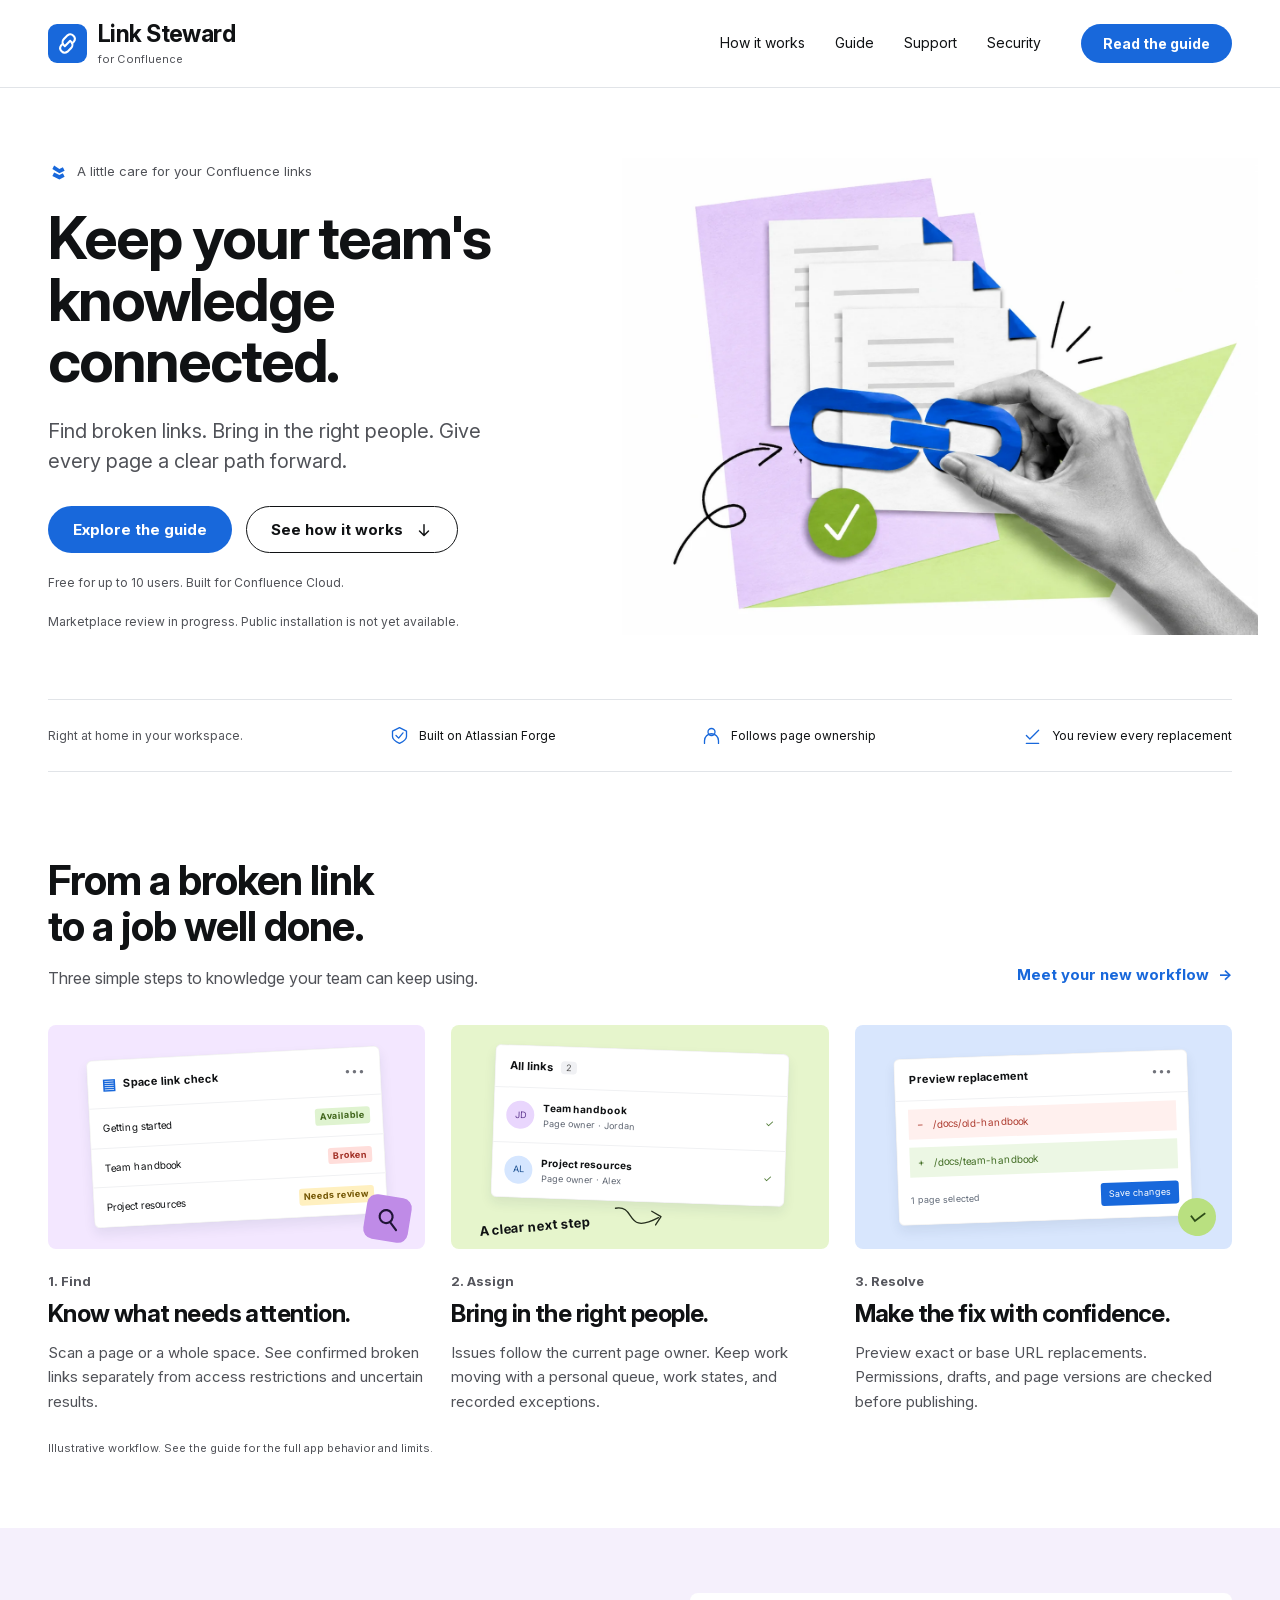
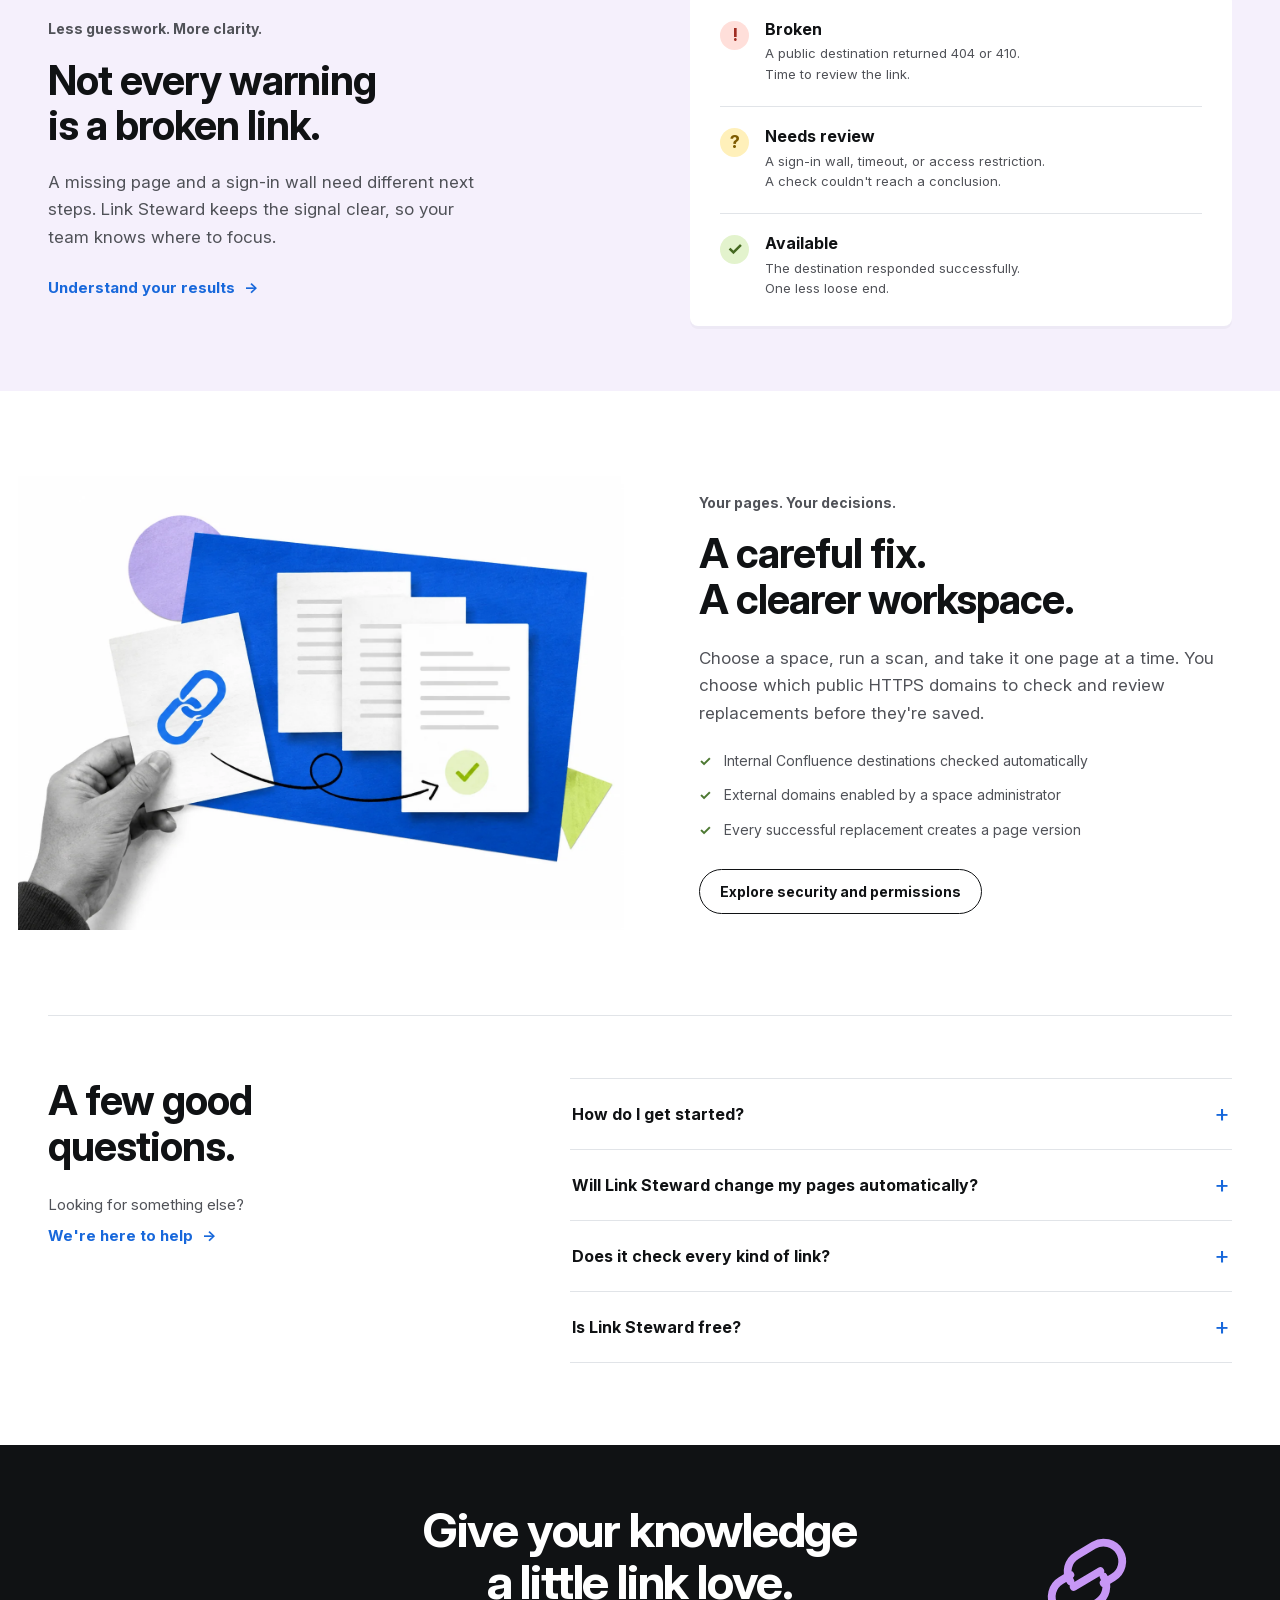
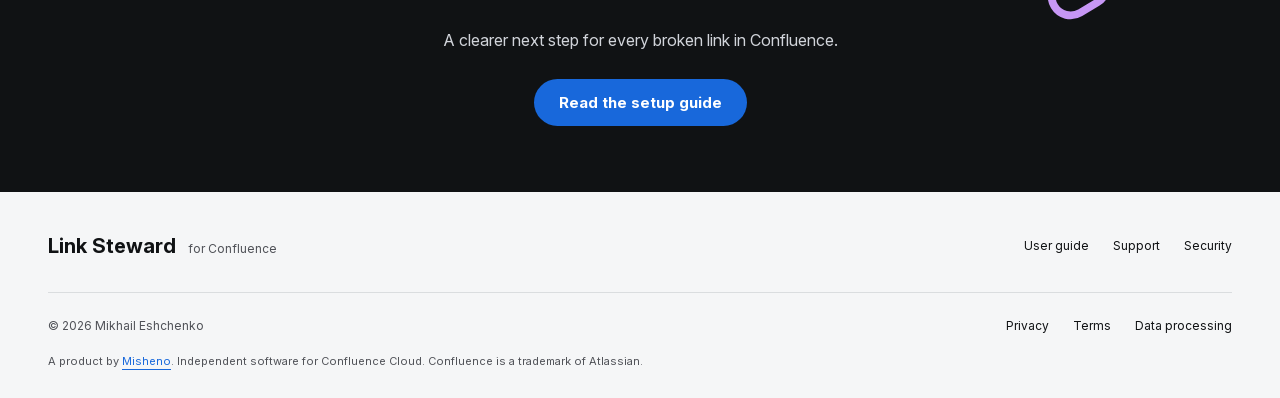
==== public/index.html @ a1daf219 "Restore public Link Steward documentation on GitHub Pages" ====
<!DOCTYPE html>
<html lang="en">
<head>
  <meta charset="utf-8">
  <meta name="viewport" content="width=device-width, initial-scale=1">
  <title>Link Steward for Confluence</title>
  <meta name="description" content="Keep your team's knowledge connected. Find broken links in Confluence, bring issues to page owners, and review replacements before saving.">
  <link rel="icon" type="image/svg+xml" href="favicon.svg">
  <link rel="preload" href="assets/inter-variable.woff2" as="font" type="font/woff2" crossorigin>
  <link rel="stylesheet" href="assets/app.css">

  <link rel="canonical" href="https://misheno.com/link-steward/">
  <meta property="og:type" content="website">
  <meta property="og:site_name" content="Link Steward for Confluence">
  <meta property="og:locale" content="en_US">
  <meta property="og:title" content="Link Steward for Confluence">
  <meta property="og:description" content="Keep your team&#x27;s knowledge connected. Find broken links in Confluence, bring issues to page owners, and review replacements before saving.">
  <meta property="og:url" content="https://misheno.com/link-steward/">
  <meta property="og:image" content="https://misheno.com/link-steward/assets/social-card.png">
  <meta property="og:image:type" content="image/png">
  <meta property="og:image:width" content="1200">
  <meta property="og:image:height" content="630">
  <meta property="og:image:alt" content="Link Steward for Confluence: Keep your team&#x27;s knowledge connected. A hand reconnects blue links across a stack of documents.">
  <meta name="twitter:card" content="summary_large_image">
  <meta name="twitter:title" content="Link Steward for Confluence">
  <meta name="twitter:description" content="Keep your team&#x27;s knowledge connected. Find broken links in Confluence, bring issues to page owners, and review replacements before saving.">
  <meta name="twitter:image" content="https://misheno.com/link-steward/assets/social-card.png">
  <meta name="twitter:image:alt" content="Link Steward for Confluence: Keep your team&#x27;s knowledge connected. A hand reconnects blue links across a stack of documents.">
</head>
<body>
  <a class="skip" href="#content">Skip to content</a>
  <header class="site-header">
    <a class="brand" href="index.html"><svg aria-hidden="true" viewBox="0 0 32 32"><path d="M13 19l6-6m-8 3-2 2a5 5 0 007 7l4-4a5 5 0 000-7m1 2 2-2a5 5 0 00-7-7l-4 4a5 5 0 000 7"/></svg><span>Link Steward<small>for Confluence</small></span></a>
    <nav aria-label="Main"><a class="nav-overview" href="#how-it-works">How it works</a><a href="guide.html">Guide</a><a href="support.html">Support</a><a href="security.html">Security</a></nav>
    <a class="button header-cta" href="guide.html#set-up-a-space">Read the guide</a>
  </header>
  <main id="content" class="landing">
    <section class="hero section-width">
      <div class="hero-copy">
        <p class="product-label"><svg aria-hidden="true" viewBox="0 0 24 24"><path d="m5 9 2-4 6 4 4-2 2 4-6 3zm0 8 2-4 6 3 4-2 2 4-6 3z"/></svg>A little care for your Confluence links</p>
        <h1>Keep your team's<br class="desktop-break"> knowledge<br class="desktop-break"> connected.</h1>
        <p class="intro">Find broken links. Bring in the right people. Give every page a clear path forward.</p>
        <div class="actions"><a class="button" href="guide.html">Explore the guide</a><a class="button button-outline" href="#how-it-works">See how it works <svg aria-hidden="true" viewBox="0 0 20 20"><path d="M10 4v12m-5-5 5 5 5-5"/></svg></a></div>
        <p class="caption">Free for up to 10 users. Built for Confluence Cloud.</p><p class="caption">Marketplace review in progress. Public installation is not yet available.</p>
      </div>
      <div class="hero-art"><img src="assets/link-repair-hero.webp" width="1448" height="1086" fetchpriority="high" alt="A hand reconnects blue chain links across a stack of documents, with a green check marking the repair."></div>
    </section>
    <div class="workspace-strip section-width" aria-label="Product essentials">
      <p>Right at home in your workspace.</p>
      <span><svg aria-hidden="true" viewBox="0 0 24 24"><path d="m12 3 8 4v6c0 4-8 8-8 8s-8-4-8-8V7z"/><path d="m8 12 3 3 5-6"/></svg>Built on Atlassian Forge</span>
      <span><svg aria-hidden="true" viewBox="0 0 24 24"><circle cx="12" cy="8" r="4"/><path d="M4 21v-3a8 8 0 0 1 16 0v3"/></svg>Follows page ownership</span>
      <span><svg aria-hidden="true" viewBox="0 0 24 24"><path d="m5 12 4 4L19 6M5 21h14"/></svg>You review every replacement</span>
    </div>
    <section id="how-it-works" class="workflow-section section-width">
      <div class="section-heading"><div><h2>From a broken link<br>to a job well done.</h2><p>Three simple steps to knowledge your team can keep using.</p></div><a class="text-link" href="guide.html">Meet your new workflow <span aria-hidden="true">→</span></a></div>
      <ol class="workflow">
        <li>
          <div class="step-art scan-art" aria-hidden="true"><div class="mini-window"><div class="mini-window-title"><span class="mini-document">▤</span>Space link check <span class="tiny-dots">•••</span></div><div class="mini-row"><span>Getting started</span><span class="status status-green">Available</span></div><div class="mini-row"><span>Team handbook</span><span class="status status-red">Broken</span></div><div class="mini-row"><span>Project resources</span><span class="status status-yellow">Needs review</span></div></div><span class="scan-sticker"><svg viewBox="0 0 24 24"><circle cx="10" cy="10" r="6"/><path d="m15 15 6 6"/></svg></span></div>
          <p class="step-label">1. Find</p><h3>Know what needs attention.</h3><p>Scan a page or a whole space. See confirmed broken links separately from access restrictions and uncertain results.</p>
        </li>
        <li>
          <div class="step-art owner-art" aria-hidden="true"><div class="owner-window"><div class="mini-window-title">All links <span class="queue-count">2</span></div><div class="owner-task"><span class="avatar avatar-purple">JD</span><div><b>Team handbook</b><span>Page owner · Jordan</span></div><span class="task-check">✓</span></div><div class="owner-task"><span class="avatar avatar-blue">AL</span><div><b>Project resources</b><span>Page owner · Alex</span></div><span class="task-check">✓</span></div></div><span class="owner-sticker">A clear next step <svg viewBox="0 0 64 32"><path d="M2 5c25-2 7 32 48 15m-7-8 10 7-7 9"/></svg></span></div>
          <p class="step-label">2. Assign</p><h3>Bring in the right people.</h3><p>Issues follow the current page owner. Keep work moving with a personal queue, work states, and recorded exceptions.</p>
        </li>
        <li>
          <div class="step-art resolve-art" aria-hidden="true"><div class="replace-window"><div class="mini-window-title">Preview replacement <span class="tiny-dots">•••</span></div><div class="old-url">− &nbsp; /docs/old-handbook</div><div class="new-url">+ &nbsp; /docs/team-handbook</div><div class="preview-bottom"><span>1 page selected</span><span class="preview-save">Save changes</span></div></div><span class="resolve-sticker">✓</span></div>
          <p class="step-label">3. Resolve</p><h3>Make the fix with confidence.</h3><p>Preview exact or base URL replacements. Permissions, drafts, and page versions are checked before publishing.</p>
        </li>
      </ol>
      <p class="example-note">Illustrative workflow. See the guide for the full app behavior and limits.</p>
    </section>
    <section class="signal-section">
      <div class="signal-inner section-width"><div><p class="section-kicker">Less guesswork. More clarity.</p><h2>Not every warning<br>is a broken link.</h2><p>A missing page and a sign-in wall need different next steps. Link Steward keeps the signal clear, so your team knows where to focus.</p><a class="text-link" href="guide.html#review-the-queue">Understand your results <span aria-hidden="true">→</span></a></div><div class="signal-results"><div><span class="result-icon result-broken">!</span><div><h3>Broken</h3><p>A public destination returned 404 or 410.<br>Time to review the link.</p></div></div><div><span class="result-icon result-review">?</span><div><h3>Needs review</h3><p>A sign-in wall, timeout, or access restriction.<br>A check couldn't reach a conclusion.</p></div></div><div><span class="result-icon result-available">✓</span><div><h3>Available</h3><p>The destination responded successfully.<br>One less loose end.</p></div></div></div></div>
    </section>
    <section class="review-section section-width">
      <div class="review-art"><img src="assets/review-with-confidence.webp" width="1448" height="1086" loading="lazy" alt="A hand moves a linked document toward a stack of reviewed pages on a blue paper background."></div>
      <div class="review-copy"><p class="section-kicker">Your pages. Your decisions.</p><h2>A careful fix.<br>A clearer workspace.</h2><p>Choose a space, run a scan, and take it one page at a time. You choose which public HTTPS domains to check and review replacements before they're saved.</p><ul class="check-list"><li>Internal Confluence destinations checked automatically</li><li>External domains enabled by a space administrator</li><li>Every successful replacement creates a page version</li></ul><a class="button button-outline" href="security.html">Explore security and permissions</a></div>
    </section>
    <section class="faq-section section-width" aria-labelledby="faq-title">
      <div><h2 id="faq-title">A few good<br> questions.</h2><p>Looking for something else?<br><a class="text-link" href="support.html">We're here to help <span aria-hidden="true">→</span></a></p></div>
      <div class="faq-list">
        <details><summary>How do I get started?</summary><p>Open Link Steward in Confluence, choose a space, and run a scan. A space administrator configures external domains and scheduled checks. The <a href="guide.html#set-up-a-space">setup guide</a> walks through each step.</p></details>
        <details><summary>Will Link Steward change my pages automatically?</summary><p>Link replacements are published only after an authorized user previews and saves them. Optional owner reminders are off by default; when enabled, they can add a native page comment. Learn more in the <a href="guide.html#replace-links">replacement guide</a>.</p></details>
        <details><summary>Does it check every kind of link?</summary><p>The app checks supported links in published Confluence pages and administrator-enabled public HTTPS destinations. Plain text URLs, third-party macro internals, URL fragments, and content meaning are not checked. Read the <a href="guide.html#limits-and-recovery">limits and recovery guide</a>.</p></details>
        <details><summary>Is Link Steward free?</summary><p>Link Steward is free for up to 10 users, with paid plans for larger teams. <a href="support.html">Contact support</a> for questions about your team.</p></details>
      </div>
    </section>
    <section class="closing-cta"><div class="section-width"><svg class="closing-link" aria-hidden="true" viewBox="0 0 64 64"><path d="m25 39 14-14m-18 7-5 5a12 12 0 0 0 17 17l9-9a12 12 0 0 0 0-17m1 4 5-5a12 12 0 0 0-17-17l-9 9a12 12 0 0 0 0 17"/></svg><h2>Give your knowledge<br>a little link love.</h2><p>A clearer next step for every broken link in Confluence.</p><a class="button" href="guide.html#set-up-a-space">Read the setup guide</a></div></section>
  </main>
  <footer><div class="footer-top"><a class="footer-brand" href="index.html">Link Steward <span>for Confluence</span></a><nav aria-label="Resources"><a href="guide.html">User guide</a><a href="support.html">Support</a><a href="security.html">Security</a></nav></div><div class="footer-bottom"><span>© 2026 Mikhail Eshchenko</span><nav aria-label="Legal"><a href="privacy.html">Privacy</a><a href="terms.html">Terms</a><a href="dpa.html">Data processing</a></nav></div><p>A product by <a href="https://misheno.com/">Misheno</a>. Independent software for Confluence Cloud. Confluence is a trademark of Atlassian.</p></footer>
</body>
</html>
---- public/assets/app.css ----
@font-face{font-family:"Inter";src:url("inter-variable.woff2") format("woff2");font-style:normal;font-weight:100 900;font-display:swap}
:root{--paper:#fff;--ink:#101214;--muted:#505258;--line:#e1e4e8;--accent:#1868db;--accent-hover:#1558bc;--wash:#f5f6f7;--lavender:#f3e7ff;--lime:#e6f5cc;--heading:"Inter",-apple-system,BlinkMacSystemFont,"Segoe UI",sans-serif;--body:"Inter",-apple-system,BlinkMacSystemFont,"Segoe UI",sans-serif;color-scheme:light}
*{box-sizing:border-box}html{scroll-behavior:smooth;scroll-padding-top:100px}body{margin:0;background:var(--paper);color:var(--ink);font:16px/1.6 var(--body);-webkit-font-smoothing:antialiased}a{color:var(--accent);text-underline-offset:4px}a:hover{text-decoration-thickness:2px}a:focus-visible,summary:focus-visible{outline:3px solid #4688ec;outline-offset:5px;border-radius:3px}h1,h2,h3,p{margin:0}h1,h2,h3{font-family:var(--heading);font-weight:700;line-height:1.12;letter-spacing:-.025em}h1{font-size:clamp(44px,4.6vw,64px);letter-spacing:-.035em;line-height:1.04}h2{font-size:clamp(32px,3.2vw,44px)}h3{font-size:24px}img{display:block;max-width:100%;height:auto}svg{display:block}
.section-width{width:min(1200px,calc(100% - 96px));margin-inline:auto}.site-header{max-width:1440px;margin:auto;padding:0 48px;min-height:88px;display:flex;align-items:center;gap:40px;background:#fff;border-bottom:1px solid var(--line)}.brand{display:flex;align-items:center;gap:11px;color:var(--ink);text-decoration:none;font-family:var(--heading);font-weight:700;font-size:23px;letter-spacing:-.025em;line-height:1.1;white-space:nowrap}.brand svg{width:39px;height:39px;padding:5px;fill:none;stroke:#fff;stroke-width:2.3;stroke-linecap:round;background:var(--accent);border-radius:9px}.brand small{display:block;color:var(--muted);font-family:var(--body);font-size:11px;letter-spacing:.01em;font-weight:400;margin-top:5px}nav{display:flex;align-items:center;gap:30px;font-size:14px}nav a{color:var(--ink);text-decoration:none}nav a:hover{color:var(--accent)}.site-header>nav{margin-left:auto}
.button,.primary{display:inline-flex;align-items:center;justify-content:center;gap:12px;padding:12px 24px;border:1px solid transparent;border-radius:30px;background:var(--accent);color:#fff;font-size:15px;line-height:1.4;text-decoration:none;font-weight:700;transition:background-color .15s,border-color .15s}.button:hover,.primary:hover{background:var(--accent-hover)}.button-outline{border-color:var(--ink);color:var(--ink);background:transparent}.button-outline:hover{background:var(--wash);border-color:var(--ink)}.button svg{width:18px;height:18px;fill:none;stroke:currentColor;stroke-width:1.6;stroke-linecap:round;stroke-linejoin:round}.header-cta{padding:9px 21px;font-size:14px}
.hero{display:grid;grid-template-columns:1fr 1.1fr;align-items:center;gap:20px;padding-top:70px;padding-bottom:64px}.hero-copy{position:relative;z-index:1}.product-label{display:flex;align-items:center;gap:8px;font-size:13px;color:var(--muted);margin-bottom:25px}.product-label svg{width:21px;height:21px;fill:var(--accent)}.intro{max-width:435px;font-size:20px;line-height:1.5;margin-top:25px;color:var(--muted)}.actions{display:flex;gap:14px;align-items:center;flex-wrap:wrap;margin-top:30px}.caption{font-size:12px;margin-top:20px;color:var(--muted)}.hero-art{margin-right:-26px}.hero-art img{width:100%}
.workspace-strip{display:flex;align-items:center;justify-content:space-between;gap:24px;border-block:1px solid var(--line);padding-block:25px;font-size:12px}.workspace-strip p{color:var(--muted)}.workspace-strip>span{display:flex;align-items:center;gap:9px}.workspace-strip svg{width:21px;height:21px;fill:none;stroke:var(--accent);stroke-width:1.5;stroke-linecap:round;stroke-linejoin:round;flex-shrink:0}
.workflow-section{padding-block:86px 70px}.section-heading{display:flex;justify-content:space-between;align-items:flex-end;gap:24px;margin-bottom:34px}.section-heading p{margin-top:16px;color:var(--muted)}.text-link{display:inline-flex;gap:9px;align-items:center;font-size:15px;font-weight:700;text-decoration:none}.text-link:hover{text-decoration:underline}.section-heading>.text-link{flex-shrink:0;margin-bottom:4px}.workflow{list-style:none;display:grid;grid-template-columns:repeat(3,minmax(0,1fr));gap:26px;margin:0;padding:0}.workflow>li{min-width:0}.workflow h3{font-size:24px;margin-bottom:12px;line-height:1.2}.workflow>li>p:last-child{color:var(--muted);font-size:15px;line-height:1.65}.step-label{font-size:13px;font-weight:700;color:#55565d;margin:22px 0 8px}.step-art{position:relative;display:flex;align-items:center;justify-content:center;height:224px;overflow:hidden;border-radius:8px;padding:24px}.scan-art{background:var(--lavender)}.owner-art{background:var(--lime)}.resolve-art{background:#d8e6fd}
.mini-window,.owner-window,.replace-window{background:#fff;box-shadow:0 6px 12px #182d4a14;border:1px solid #1012140d;border-radius:6px;width:100%;max-width:294px;font:10px/1.4 var(--body)}.mini-window{transform:rotate(-3deg)}.mini-window-title{display:flex;gap:7px;align-items:center;font-size:11px;font-weight:700;padding:13px 14px;border-bottom:1px solid #f0f1f3}.mini-document{color:var(--accent);font-size:15px}.tiny-dots{margin-left:auto;letter-spacing:2px;color:#70727a}.mini-row{display:flex;align-items:center;justify-content:space-between;gap:5px;padding:11px 12px;border-bottom:1px solid #f0f1f3;font-size:10px}.mini-row:last-child{border-bottom:0}.status{display:inline-block;padding:2px 5px;font-size:9px;line-height:1.4;font-weight:700;border-radius:3px;white-space:nowrap}.status-green{background:#dff3d0;color:#3f641a}.status-red{background:#ffdedb;color:#a02d23}.status-yellow{background:#fff0c0;color:#725400}.scan-sticker{position:absolute;right:15px;bottom:8px;background:#bf8be7;transform:rotate(9deg);width:45px;height:45px;border-radius:10px;display:grid;place-items:center}.scan-sticker svg{height:26px;width:26px;fill:none;stroke:#201437;stroke-width:2;stroke-linecap:round}
.owner-window{transform:rotate(2deg);margin-top:-24px}.queue-count{font:9px var(--body);padding:1px 5px;background:#f0f1f4;border-radius:4px;color:#555}.owner-task{display:flex;align-items:center;gap:9px;padding:12px}.owner-task+.owner-task{border-top:1px solid #f0f1f3}.owner-task b{font-size:10px}.owner-task>div>span{display:block;color:#606773;font-size:9px;margin-top:3px}.avatar{height:28px;width:28px;border-radius:50%;display:grid;place-items:center;font-size:9px;flex-shrink:0}.avatar-purple{color:#603a91;background:#e9d6fd}.avatar-blue{color:#194f90;background:#d5e6ff}.task-check{color:#4c7831;margin-left:auto}.owner-sticker{position:absolute;bottom:12px;left:28px;font-size:13px;font-weight:700;transform:rotate(-5deg)}.owner-sticker svg{position:absolute;width:56px;height:28px;left:136px;top:-5px;fill:none;stroke:#242d1c;stroke-width:1.5;stroke-linecap:round;stroke-linejoin:round}.replace-window{transform:rotate(-2deg)}.old-url,.new-url{margin:8px 12px 0;padding:8px;font-size:10px}.old-url{background:#fff0ee;color:#ae3c30}.new-url{background:#ecf7e4;color:#426d25}.preview-bottom{display:flex;align-items:center;justify-content:space-between;padding:12px;color:#626b79;font-size:9px}.preview-save{padding:5px 8px;background:var(--accent);color:white;border-radius:3px}.resolve-sticker{position:absolute;bottom:13px;right:16px;height:38px;width:38px;display:grid;place-items:center;background:#b9e080;color:#2d4c18;border-radius:50%;font-size:22px;transform:rotate(8deg)}.example-note{font-size:11px;color:var(--muted);margin-top:25px}
.signal-section{background:#f5f0fc}.signal-inner{display:grid;grid-template-columns:1fr 1fr;gap:100px;align-items:center;padding-block:65px}.section-kicker{font-size:14px;color:var(--muted);font-weight:700;margin-bottom:17px}.signal-inner>div>p:not(.section-kicker){color:var(--muted);max-width:440px;margin-top:20px;font-size:17px}.signal-inner .text-link{margin-top:25px}.signal-results{display:grid;gap:22px;background:#fff;border-radius:8px;padding:28px 30px;box-shadow:0 3px 0 #17132608}.signal-results>div{display:flex;gap:16px;align-items:flex-start}.signal-results>div+div{padding-top:21px;border-top:1px solid var(--line)}.signal-results h3{font-family:var(--body);font-size:16px;letter-spacing:0;margin:0 0 5px}.signal-results p{color:var(--muted);font-size:13px;line-height:1.55}.result-icon{flex-shrink:0;display:grid;place-items:center;width:29px;height:29px;border-radius:50%;font-size:18px;font-weight:700}.result-broken{background:#ffdfda;color:#a02d23}.result-review{background:#fff0ba;color:#7e5b00}.result-available{background:#e3f3cd;color:#446820}
.review-section{display:grid;grid-template-columns:1.08fr 1fr;gap:75px;align-items:center;padding-block:85px}.review-art{margin-left:-30px}.review-copy>p:not(.section-kicker){margin-top:22px;color:var(--muted);font-size:17px}.check-list{list-style:none;margin:23px 0 28px;padding:0;font-size:14px;color:var(--muted)}.check-list li{position:relative;padding-left:25px;margin-top:12px}.check-list li::before{content:"✓";position:absolute;left:0;color:#4c7831;font-weight:700}.review-copy .button{font-size:14px;padding-inline:20px}
.faq-section{display:grid;grid-template-columns:1fr 1.5fr;gap:80px;border-top:1px solid var(--line);padding-block:62px 82px}.faq-section>div>p{color:var(--muted);margin-top:23px;font-size:15px}.faq-section .text-link{margin-top:7px}.faq-list{border-top:1px solid var(--line)}details{border-bottom:1px solid var(--line)}summary{cursor:pointer;display:flex;justify-content:space-between;gap:25px;align-items:center;list-style:none;padding:23px 2px;font-size:16px;font-weight:700;line-height:1.5}summary::-webkit-details-marker{display:none}summary::after{content:"+";color:var(--accent);font-size:24px;font-weight:400;line-height:1;flex-shrink:0}details[open] summary::after{content:"−"}details p{padding:0 30px 24px 2px;color:var(--muted);font-size:15px}
.closing-cta{background:#101214;color:#fff;text-align:center;padding-block:59px 66px;overflow:hidden}.closing-cta .section-width{position:relative}.closing-cta h2{font-size:48px;line-height:1.08}.closing-cta p{font-size:16px;margin:20px 0 25px;color:#d1d4da}.closing-link{position:absolute;right:8%;top:25px;width:100px;height:100px;fill:none;stroke:#c797f5;stroke-width:5;stroke-linecap:round;transform:rotate(14deg)}footer{max-width:1440px;margin:auto;padding:38px 48px 28px;color:var(--muted);font-size:12px;background:var(--wash)}.footer-top,.footer-bottom{display:flex;justify-content:space-between;align-items:center;gap:25px}.footer-top{padding-bottom:30px;margin-bottom:23px;border-bottom:1px solid #dadddf}.footer-brand{font-family:var(--heading);font-weight:700;font-size:20px;color:var(--ink);text-decoration:none}.footer-brand span{font:12px var(--body);color:var(--muted);margin-left:7px}footer nav{font-size:12px;gap:24px}footer>p{font-size:11px;margin-top:18px}.skip{position:absolute;left:20px;top:-80px;padding:10px 16px;background:white;z-index:10}.skip:focus{top:10px}
/* Documentation: a quiet, consistent reading layout. */
body:not(:has(.landing))>main{max-width:1296px;margin:auto;padding-inline:48px}.document{display:grid;grid-template-columns:216px minmax(0,1fr);gap:64px;padding:54px 0 90px;min-height:70vh}.doc-nav{display:flex;flex-direction:column;align-items:stretch;gap:4px;align-self:start;position:sticky;top:30px;font-size:14px;border-right:1px solid var(--line);padding-right:20px}.doc-nav::before{content:"Resources";font-weight:700;font-size:13px;color:#71757d;padding:0 12px 14px}.doc-nav a{color:var(--muted);text-decoration:none;padding:9px 12px;border-radius:4px;line-height:1.45}.doc-nav a:hover{background:var(--wash);color:var(--accent)}.doc-nav a[aria-current=page]{color:#1558bc;background:#e9f2ff;box-shadow:inset 3px 0 #1868db;font-weight:700}.prose{max-width:780px;min-width:0}.prose h1{font-size:46px;margin:0 0 28px;line-height:1.12}.prose h2{font-size:28px;margin:42px 0 17px}.prose h3{font-size:21px;margin:26px 0 14px}.prose p,.prose ul,.prose ol{margin:0 0 19px}.prose p,.prose li{color:var(--muted)}.prose li+li{margin-top:7px}.prose strong{color:var(--ink);font-weight:700}.prose code{font-size:.85em;overflow-wrap:anywhere;background:var(--wash);padding:2px 5px;border-radius:3px}.prose table{font-size:14px;border-collapse:collapse;margin:22px 0;width:100%;line-height:1.55}.prose th,.prose td{text-align:left;border-bottom:1px solid var(--line);padding:14px 12px;vertical-align:top}.prose th{background:var(--wash);font-weight:700}.prose td{color:var(--muted)}.table-wrap{overflow-x:auto}.prose a{overflow-wrap:anywhere}.doc-date{font-size:11px;color:var(--muted);margin-bottom:18px!important}
@media(min-width:1500px){.hero{padding-block:85px 75px}}
@media(max-width:1100px){.site-header{gap:25px;padding-inline:32px}nav{gap:22px}.section-width{width:calc(100% - 64px)}h1{font-size:54px}.hero{grid-template-columns:1fr 1fr;gap:0}.hero-art{margin-right:-16px}.product-label{font-size:12px}.actions{gap:10px}.actions .button{padding-inline:18px;font-size:13px}.workspace-strip{flex-wrap:wrap;justify-content:center;gap:15px 35px}.workspace-strip p{width:100%;text-align:center}.workflow{gap:20px}.step-art{padding:20px 13px}.workflow h3{font-size:22px}.signal-inner{gap:50px}.review-section{gap:40px}.closing-link{right:2%;width:80px}.document{grid-template-columns:185px minmax(0,1fr);gap:40px}body:not(:has(.landing))>main{padding-inline:32px}.section-heading>.text-link{font-size:13px}}
@media(max-width:800px){.site-header{min-height:82px;gap:20px;flex-wrap:wrap;padding:19px 24px 0}.site-header>nav{order:3;flex-basis:100%;justify-content:center;border-top:1px solid var(--line);padding-block:13px;margin:0;gap:30px}.header-cta{margin-left:auto}.section-width{width:calc(100% - 48px)}.hero{padding-block:46px 30px;grid-template-columns:1fr;gap:18px}.hero-copy{text-align:center}.product-label{justify-content:center}.hero h1{font-size:54px;max-width:570px;margin:auto}.desktop-break{display:none}.intro{margin:22px auto 0;max-width:450px;font-size:19px}.actions{justify-content:center}.hero-art{width:85%;max-width:550px;margin:0 auto}.workspace-strip{font-size:11px;padding-block:20px;gap:12px 22px}.workspace-strip svg{width:18px;height:18px}.workflow-section{padding-block:55px}.section-heading{display:block}.section-heading>.text-link{margin-top:18px;font-size:14px}.section-heading p{font-size:15px}.workflow{gap:20px}.step-art{height:170px;padding:14px 9px}.mini-window,.owner-window,.replace-window{min-width:220px;transform:scale(.78)}.mini-window{transform:scale(.78) rotate(-3deg)}.owner-window{transform:scale(.78) rotate(2deg);margin-top:0}.replace-window{transform:scale(.78) rotate(-2deg)}.owner-sticker{font-size:10px;bottom:10px;left:12px}.owner-sticker svg{width:32px;left:105px;top:0}.scan-sticker{width:30px;height:30px}.scan-sticker svg{width:20px;height:20px}.resolve-sticker{width:28px;height:28px;font-size:18px}.workflow h3{font-size:20px}.workflow>li>p:last-child{font-size:14px}.signal-inner{gap:30px;padding-block:45px}.signal-inner h2{font-size:34px}.signal-inner>div>p:not(.section-kicker){font-size:15px}.signal-results{padding:22px 18px}.signal-results p{font-size:12px}.signal-results p br{display:none}.signal-results>div{gap:12px}.review-section{padding-block:60px;gap:30px}.review-copy>p:not(.section-kicker){font-size:15px}.check-list{font-size:13px}.review-art{margin-left:0}.faq-section{gap:35px;grid-template-columns:1fr 1.5fr}.faq-section h2{font-size:34px}summary{font-size:15px}.closing-link{display:none}.closing-cta h2{font-size:43px}footer{padding-inline:24px}.footer-brand span{display:block;margin:3px 0 0}.document{grid-template-columns:160px minmax(0,1fr);gap:28px}.doc-nav{padding-right:12px;font-size:13px}.prose h1{font-size:38px}.prose{font-size:15px}body:not(:has(.landing))>main{padding-inline:24px}}
@media(max-width:600px){.site-header>nav{gap:26px;font-size:13px}.site-header .nav-overview{display:none}.brand{font-size:21px}.brand svg{height:35px;width:35px}.header-cta{font-size:12px;padding:8px 16px}.hero h1{font-size:46px;max-width:360px;line-height:1.06}.hero .product-label{font-size:11px;margin-bottom:20px}.intro{font-size:18px}.actions .button{font-size:13px;padding:12px 16px}.caption{font-size:11px}.hero-art{width:100%;margin-top:8px}.workspace-strip{align-items:flex-start;justify-content:flex-start;gap:15px}.workspace-strip p{text-align:left;font-size:13px}.workspace-strip>span{width:100%;font-size:12px}.workflow{grid-template-columns:1fr;gap:32px}.step-art{height:224px;padding:26px}.mini-window,.owner-window,.replace-window{transform:none;min-width:0}.mini-window{transform:rotate(-3deg)}.owner-window{transform:rotate(2deg);margin-top:-24px}.replace-window{transform:rotate(-2deg)}.owner-sticker{font-size:13px;bottom:13px;left:30px}.owner-sticker svg{width:56px;left:137px;top:-6px}.scan-sticker{width:42px;height:42px;bottom:11px;right:18px}.scan-sticker svg{width:25px;height:25px}.resolve-sticker{width:35px;height:35px;font-size:22px}.workflow h3{font-size:25px}.workflow>li>p:last-child{font-size:15px}.step-label{margin-top:19px}.example-note{font-size:10px}.signal-inner{grid-template-columns:1fr;gap:28px;padding-block:42px}.signal-inner>div>p:not(.section-kicker){font-size:16px}.signal-results{padding:26px}.signal-results p{font-size:13px}.review-section{grid-template-columns:1fr;gap:24px;padding-block:48px}.review-art{width:100%;max-width:420px;margin:auto}.review-copy>p:not(.section-kicker){font-size:16px}.check-list{font-size:14px}.faq-section{grid-template-columns:1fr;gap:28px;padding-block:44px 50px}.faq-section h2 br{display:none}.faq-section>div>p{margin-top:16px}.closing-cta{padding-block:46px 50px}.closing-cta h2{font-size:38px}.closing-cta p{font-size:14px}.footer-top{align-items:flex-start;gap:20px}.footer-top nav{flex-direction:column;align-items:flex-start;gap:9px}.footer-bottom{align-items:flex-start;flex-direction:column;gap:14px}footer nav{gap:20px;font-size:11px}.document{grid-template-columns:1fr;gap:30px;padding-top:25px}.doc-nav{position:static;flex-direction:row;flex-wrap:wrap;gap:4px;border-right:0;border-bottom:1px solid var(--line);padding:0 0 20px}.doc-nav::before{width:100%;padding:0 9px 9px}.doc-nav a{padding:7px 9px;font-size:12px}.doc-nav a[aria-current=page]{box-shadow:inset 0 -2px #1868db}.prose h1{font-size:36px}.prose h2{font-size:26px}.prose th,.prose td{padding:12px 8px}.prose table{font-size:12px}.prose td:first-child{overflow-wrap:anywhere}.doc-date{font-size:10px}}
@media(prefers-reduced-motion:reduce){html{scroll-behavior:auto}*,*::before,*::after{transition:none!important}}
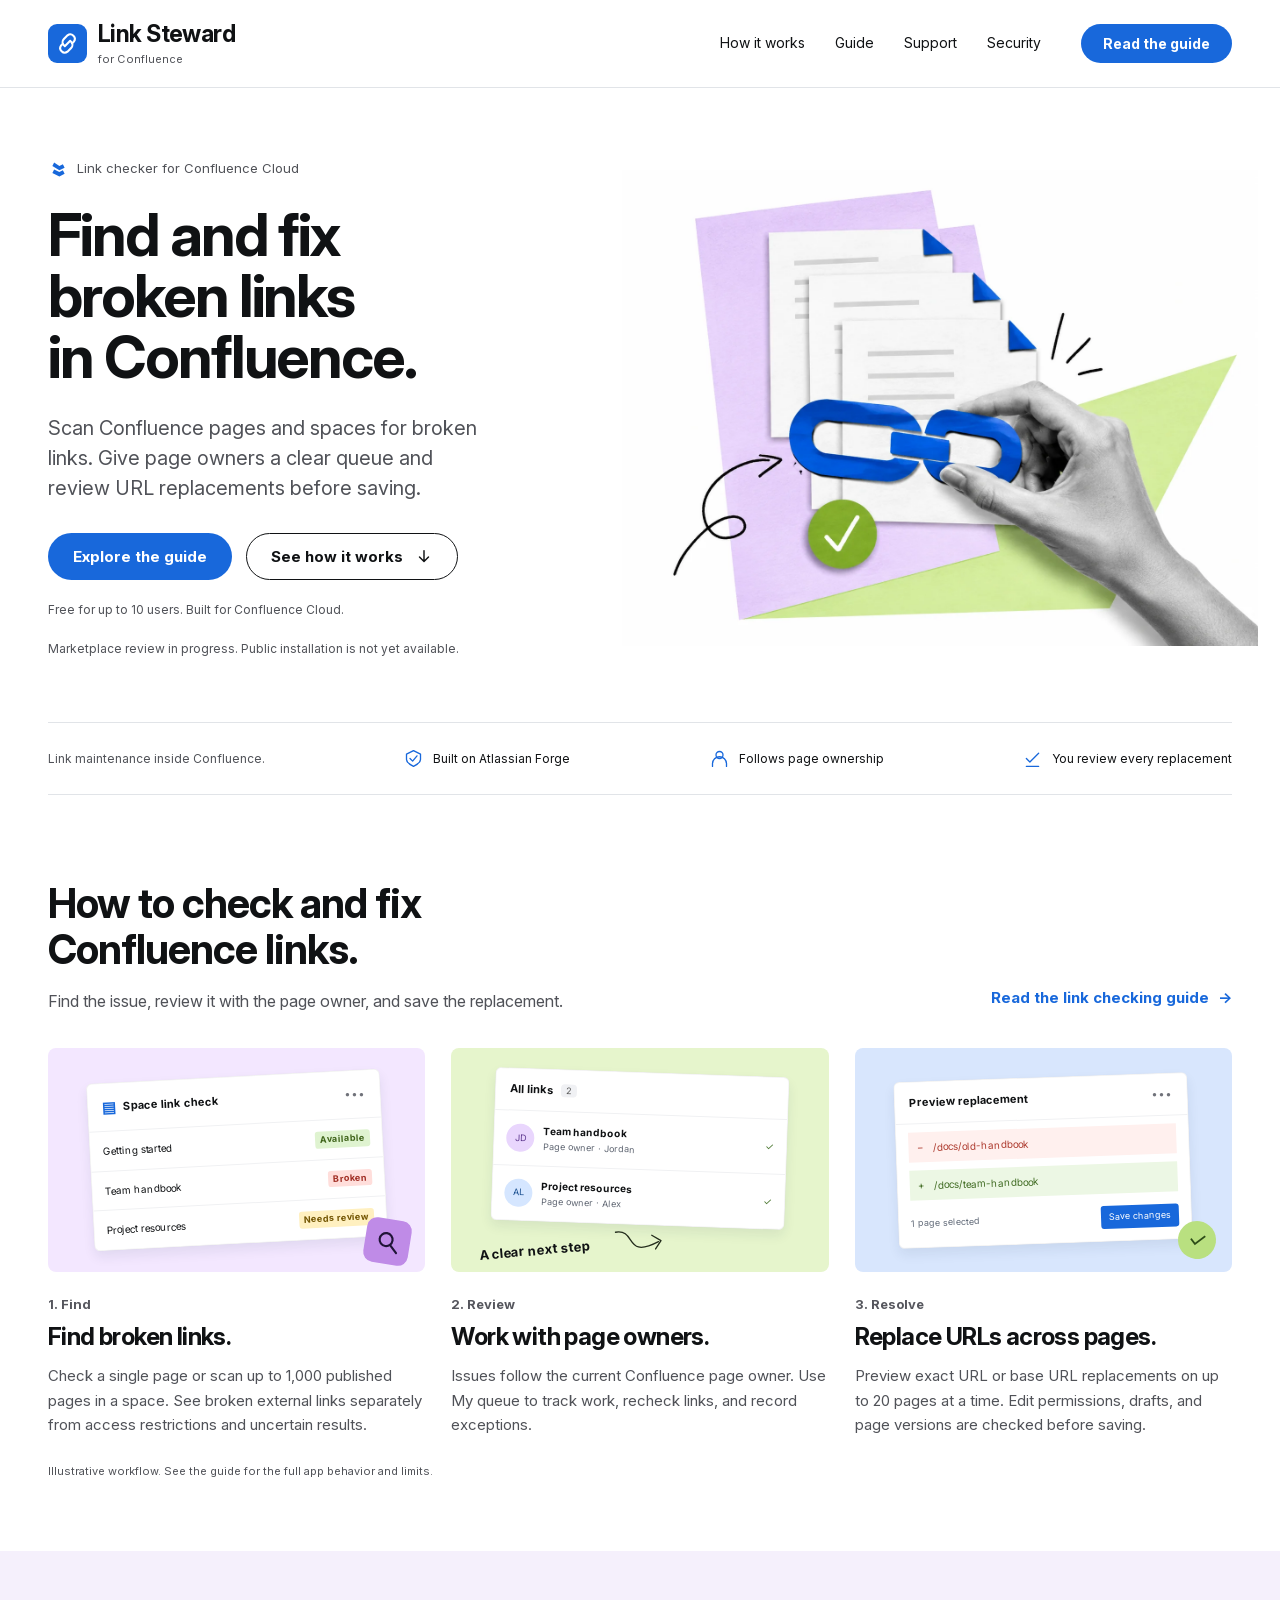
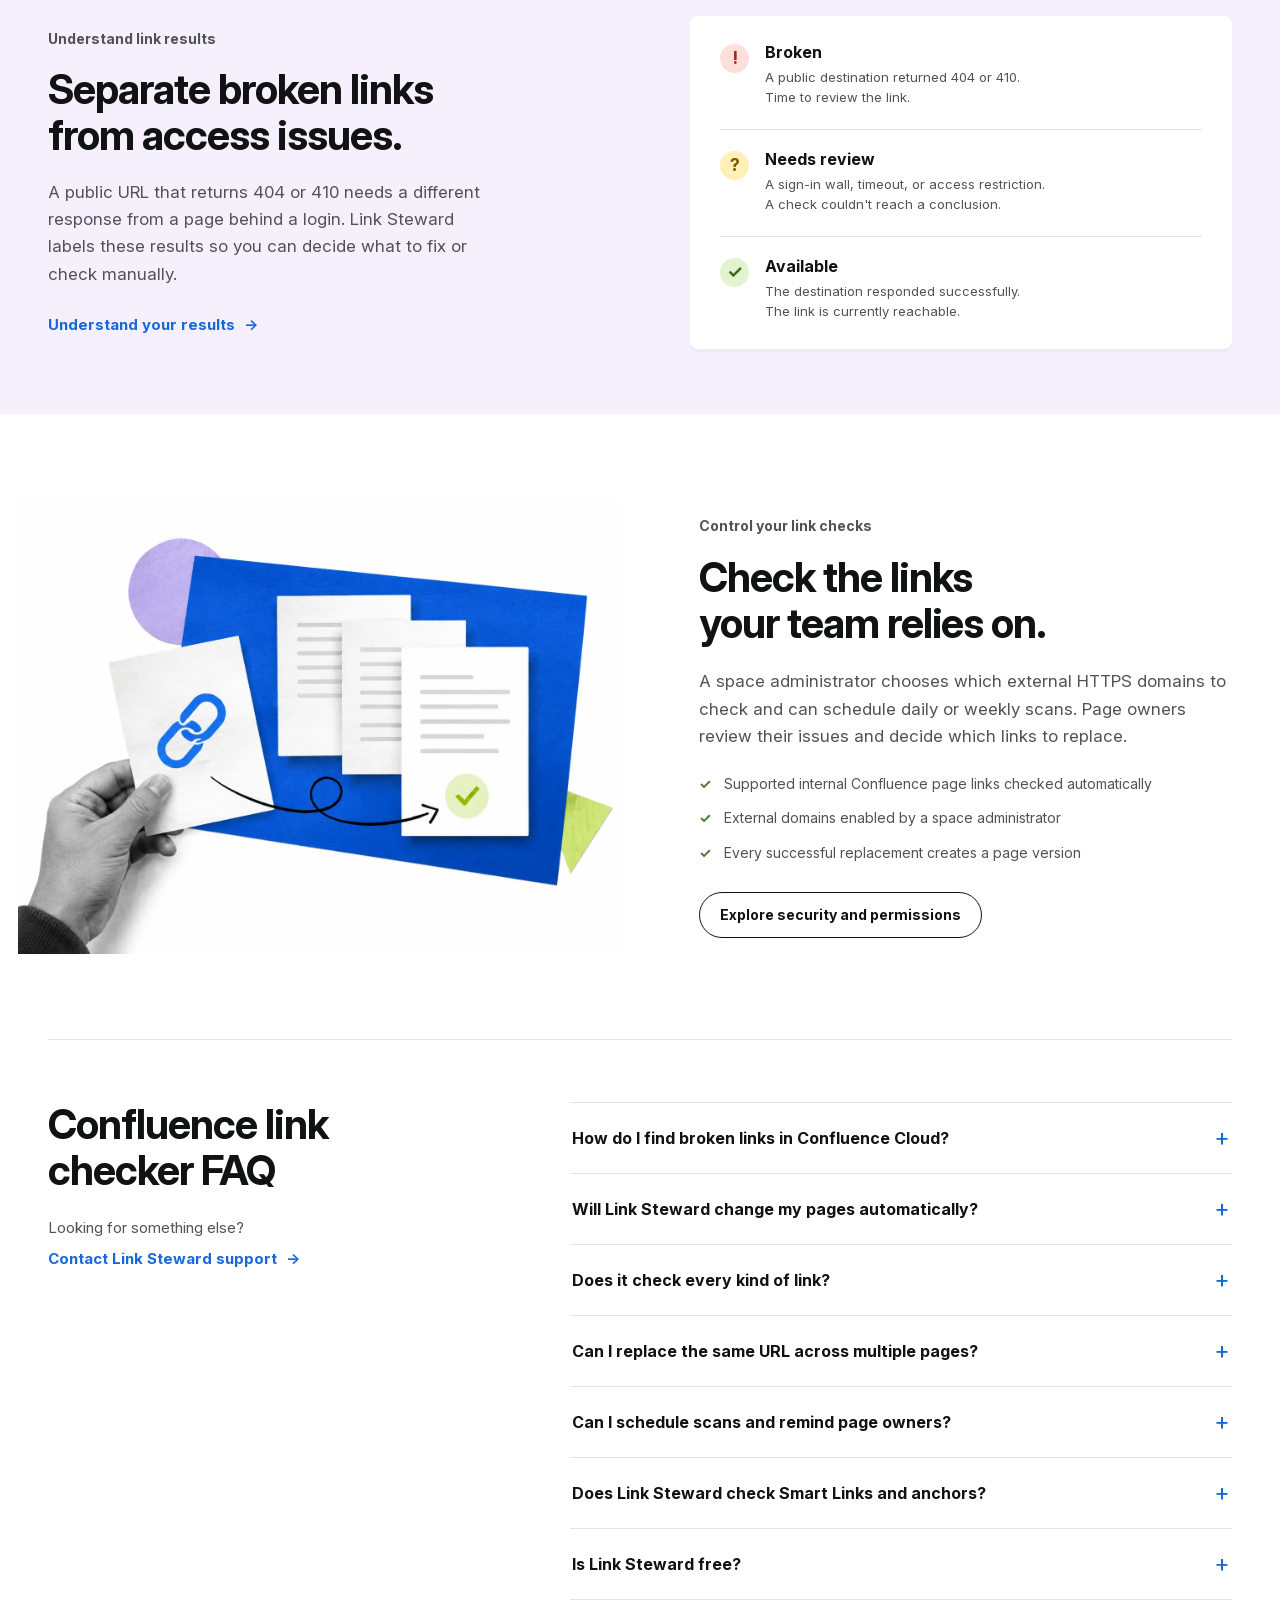
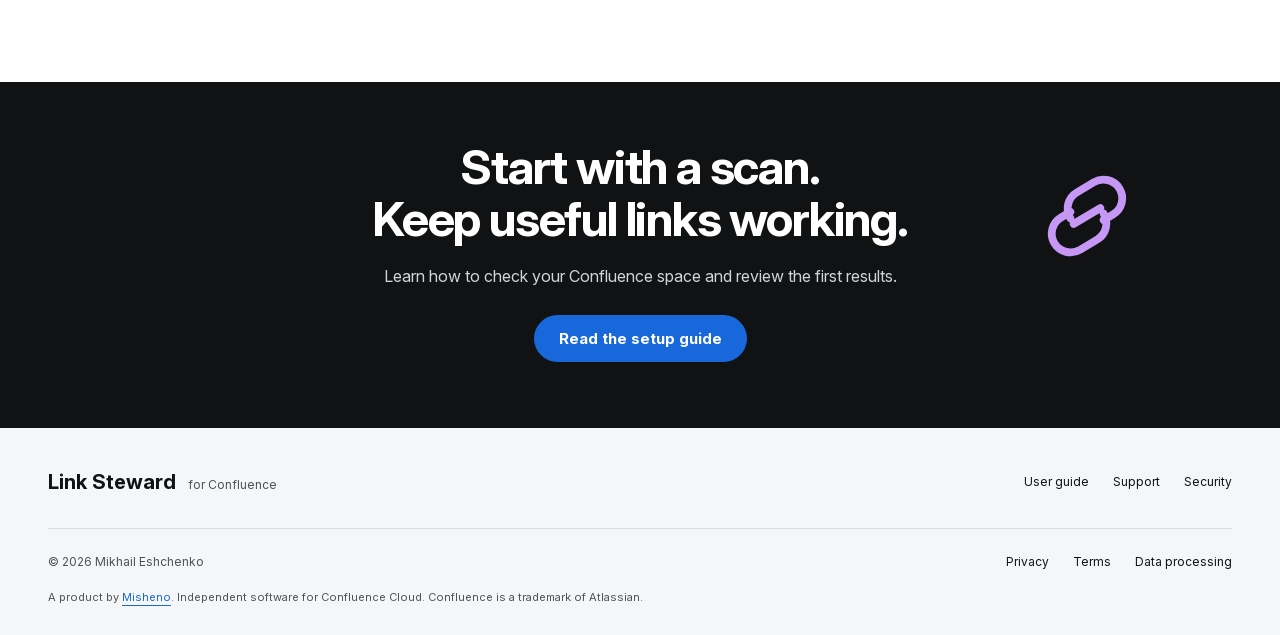
==== commit 6366fd07: "change seo texts" ====
--- a/public/index.html
+++ b/public/index.html
@@ -3,8 +3,8 @@
 <head>
   <meta charset="utf-8">
   <meta name="viewport" content="width=device-width, initial-scale=1">
-  <title>Link Steward for Confluence</title>
-  <meta name="description" content="Keep your team's knowledge connected. Find broken links in Confluence, bring issues to page owners, and review replacements before saving.">
+  <title>Confluence Broken Link Checker | Link Steward</title>
+  <meta name="description" content="Find broken links in Confluence Cloud, track issues by page owner, and preview bulk URL replacements with Link Steward. See the workflow and setup guide.">
   <link rel="icon" type="image/svg+xml" href="favicon.svg">
   <link rel="preload" href="assets/inter-variable.woff2" as="font" type="font/woff2" crossorigin>
   <link rel="stylesheet" href="assets/app.css">
@@ -13,8 +13,8 @@
   <meta property="og:type" content="website">
   <meta property="og:site_name" content="Link Steward for Confluence">
   <meta property="og:locale" content="en_US">
-  <meta property="og:title" content="Link Steward for Confluence">
-  <meta property="og:description" content="Keep your team&#x27;s knowledge connected. Find broken links in Confluence, bring issues to page owners, and review replacements before saving.">
+  <meta property="og:title" content="Confluence Broken Link Checker | Link Steward">
+  <meta property="og:description" content="Find broken links in Confluence Cloud, track issues by page owner, and preview bulk URL replacements with Link Steward. See the workflow and setup guide.">
   <meta property="og:url" content="https://misheno.com/link-steward/">
   <meta property="og:image" content="https://misheno.com/link-steward/assets/social-card.png">
   <meta property="og:image:type" content="image/png">
@@ -22,71 +22,102 @@
   <meta property="og:image:height" content="630">
   <meta property="og:image:alt" content="Link Steward for Confluence: Keep your team&#x27;s knowledge connected. A hand reconnects blue links across a stack of documents.">
   <meta name="twitter:card" content="summary_large_image">
-  <meta name="twitter:title" content="Link Steward for Confluence">
-  <meta name="twitter:description" content="Keep your team&#x27;s knowledge connected. Find broken links in Confluence, bring issues to page owners, and review replacements before saving.">
+  <meta name="twitter:title" content="Confluence Broken Link Checker | Link Steward">
+  <meta name="twitter:description" content="Find broken links in Confluence Cloud, track issues by page owner, and preview bulk URL replacements with Link Steward. See the workflow and setup guide.">
   <meta name="twitter:image" content="https://misheno.com/link-steward/assets/social-card.png">
   <meta name="twitter:image:alt" content="Link Steward for Confluence: Keep your team&#x27;s knowledge connected. A hand reconnects blue links across a stack of documents.">
+  <meta name="robots" content="max-image-preview:large">
+  <script type="application/ld+json">
+{
+  "@context": "https://schema.org",
+  "@graph": [
+    {
+      "@type": "WebPage",
+      "@id": "https://misheno.com/link-steward/#webpage",
+      "url": "https://misheno.com/link-steward/",
+      "name": "Confluence Broken Link Checker | Link Steward",
+      "description": "Find broken links in Confluence Cloud, track issues by page owner, and preview bulk URL replacements with Link Steward. See the workflow and setup guide.",
+      "inLanguage": "en",
+      "isPartOf": {
+        "@type": "WebSite",
+        "@id": "https://misheno.com/#website",
+        "url": "https://misheno.com/",
+        "name": "Misheno"
+      },
+      "primaryImageOfPage": {
+        "@type": "ImageObject",
+        "url": "https://misheno.com/link-steward/assets/social-card.png",
+        "width": 1200,
+        "height": 630
+      }
+    }
+  ]
+}
+  </script>
 </head>
 <body>
   <a class="skip" href="#content">Skip to content</a>
   <header class="site-header">
-    <a class="brand" href="index.html"><svg aria-hidden="true" viewBox="0 0 32 32"><path d="M13 19l6-6m-8 3-2 2a5 5 0 007 7l4-4a5 5 0 000-7m1 2 2-2a5 5 0 00-7-7l-4 4a5 5 0 000 7"/></svg><span>Link Steward<small>for Confluence</small></span></a>
+    <a class="brand" href="./"><svg aria-hidden="true" viewBox="0 0 32 32"><path d="M13 19l6-6m-8 3-2 2a5 5 0 007 7l4-4a5 5 0 000-7m1 2 2-2a5 5 0 00-7-7l-4 4a5 5 0 000 7"/></svg><span>Link Steward<small>for Confluence</small></span></a>
     <nav aria-label="Main"><a class="nav-overview" href="#how-it-works">How it works</a><a href="guide.html">Guide</a><a href="support.html">Support</a><a href="security.html">Security</a></nav>
     <a class="button header-cta" href="guide.html#set-up-a-space">Read the guide</a>
   </header>
   <main id="content" class="landing">
     <section class="hero section-width">
       <div class="hero-copy">
-        <p class="product-label"><svg aria-hidden="true" viewBox="0 0 24 24"><path d="m5 9 2-4 6 4 4-2 2 4-6 3zm0 8 2-4 6 3 4-2 2 4-6 3z"/></svg>A little care for your Confluence links</p>
-        <h1>Keep your team's<br class="desktop-break"> knowledge<br class="desktop-break"> connected.</h1>
-        <p class="intro">Find broken links. Bring in the right people. Give every page a clear path forward.</p>
+        <p class="product-label"><svg aria-hidden="true" viewBox="0 0 24 24"><path d="m5 9 2-4 6 4 4-2 2 4-6 3zm0 8 2-4 6 3 4-2 2 4-6 3z"/></svg>Link checker for Confluence Cloud</p>
+        <h1>Find and fix<br class="desktop-break"> broken links<br class="desktop-break"> in Confluence.</h1>
+        <p class="intro">Scan Confluence pages and spaces for broken links. Give page owners a clear queue and review URL replacements before saving.</p>
         <div class="actions"><a class="button" href="guide.html">Explore the guide</a><a class="button button-outline" href="#how-it-works">See how it works <svg aria-hidden="true" viewBox="0 0 20 20"><path d="M10 4v12m-5-5 5 5 5-5"/></svg></a></div>
         <p class="caption">Free for up to 10 users. Built for Confluence Cloud.</p><p class="caption">Marketplace review in progress. Public installation is not yet available.</p>
       </div>
       <div class="hero-art"><img src="assets/link-repair-hero.webp" width="1448" height="1086" fetchpriority="high" alt="A hand reconnects blue chain links across a stack of documents, with a green check marking the repair."></div>
     </section>
     <div class="workspace-strip section-width" aria-label="Product essentials">
-      <p>Right at home in your workspace.</p>
+      <p>Link maintenance inside Confluence.</p>
       <span><svg aria-hidden="true" viewBox="0 0 24 24"><path d="m12 3 8 4v6c0 4-8 8-8 8s-8-4-8-8V7z"/><path d="m8 12 3 3 5-6"/></svg>Built on Atlassian Forge</span>
       <span><svg aria-hidden="true" viewBox="0 0 24 24"><circle cx="12" cy="8" r="4"/><path d="M4 21v-3a8 8 0 0 1 16 0v3"/></svg>Follows page ownership</span>
       <span><svg aria-hidden="true" viewBox="0 0 24 24"><path d="m5 12 4 4L19 6M5 21h14"/></svg>You review every replacement</span>
     </div>
     <section id="how-it-works" class="workflow-section section-width">
-      <div class="section-heading"><div><h2>From a broken link<br>to a job well done.</h2><p>Three simple steps to knowledge your team can keep using.</p></div><a class="text-link" href="guide.html">Meet your new workflow <span aria-hidden="true">→</span></a></div>
+      <div class="section-heading"><div><h2>How to check and fix<br>Confluence links.</h2><p>Find the issue, review it with the page owner, and save the replacement.</p></div><a class="text-link" href="guide.html">Read the link checking guide <span aria-hidden="true">→</span></a></div>
       <ol class="workflow">
         <li>
           <div class="step-art scan-art" aria-hidden="true"><div class="mini-window"><div class="mini-window-title"><span class="mini-document">▤</span>Space link check <span class="tiny-dots">•••</span></div><div class="mini-row"><span>Getting started</span><span class="status status-green">Available</span></div><div class="mini-row"><span>Team handbook</span><span class="status status-red">Broken</span></div><div class="mini-row"><span>Project resources</span><span class="status status-yellow">Needs review</span></div></div><span class="scan-sticker"><svg viewBox="0 0 24 24"><circle cx="10" cy="10" r="6"/><path d="m15 15 6 6"/></svg></span></div>
-          <p class="step-label">1. Find</p><h3>Know what needs attention.</h3><p>Scan a page or a whole space. See confirmed broken links separately from access restrictions and uncertain results.</p>
+          <p class="step-label">1. Find</p><h3>Find broken links.</h3><p>Check a single page or scan up to 1,000 published pages in a space. See broken external links separately from access restrictions and uncertain results.</p>
         </li>
         <li>
           <div class="step-art owner-art" aria-hidden="true"><div class="owner-window"><div class="mini-window-title">All links <span class="queue-count">2</span></div><div class="owner-task"><span class="avatar avatar-purple">JD</span><div><b>Team handbook</b><span>Page owner · Jordan</span></div><span class="task-check">✓</span></div><div class="owner-task"><span class="avatar avatar-blue">AL</span><div><b>Project resources</b><span>Page owner · Alex</span></div><span class="task-check">✓</span></div></div><span class="owner-sticker">A clear next step <svg viewBox="0 0 64 32"><path d="M2 5c25-2 7 32 48 15m-7-8 10 7-7 9"/></svg></span></div>
-          <p class="step-label">2. Assign</p><h3>Bring in the right people.</h3><p>Issues follow the current page owner. Keep work moving with a personal queue, work states, and recorded exceptions.</p>
+          <p class="step-label">2. Review</p><h3>Work with page owners.</h3><p>Issues follow the current Confluence page owner. Use My queue to track work, recheck links, and record exceptions.</p>
         </li>
         <li>
           <div class="step-art resolve-art" aria-hidden="true"><div class="replace-window"><div class="mini-window-title">Preview replacement <span class="tiny-dots">•••</span></div><div class="old-url">− &nbsp; /docs/old-handbook</div><div class="new-url">+ &nbsp; /docs/team-handbook</div><div class="preview-bottom"><span>1 page selected</span><span class="preview-save">Save changes</span></div></div><span class="resolve-sticker">✓</span></div>
-          <p class="step-label">3. Resolve</p><h3>Make the fix with confidence.</h3><p>Preview exact or base URL replacements. Permissions, drafts, and page versions are checked before publishing.</p>
+          <p class="step-label">3. Resolve</p><h3>Replace URLs across pages.</h3><p>Preview exact URL or base URL replacements on up to 20 pages at a time. Edit permissions, drafts, and page versions are checked before saving.</p>
         </li>
       </ol>
       <p class="example-note">Illustrative workflow. See the guide for the full app behavior and limits.</p>
     </section>
     <section class="signal-section">
-      <div class="signal-inner section-width"><div><p class="section-kicker">Less guesswork. More clarity.</p><h2>Not every warning<br>is a broken link.</h2><p>A missing page and a sign-in wall need different next steps. Link Steward keeps the signal clear, so your team knows where to focus.</p><a class="text-link" href="guide.html#review-the-queue">Understand your results <span aria-hidden="true">→</span></a></div><div class="signal-results"><div><span class="result-icon result-broken">!</span><div><h3>Broken</h3><p>A public destination returned 404 or 410.<br>Time to review the link.</p></div></div><div><span class="result-icon result-review">?</span><div><h3>Needs review</h3><p>A sign-in wall, timeout, or access restriction.<br>A check couldn't reach a conclusion.</p></div></div><div><span class="result-icon result-available">✓</span><div><h3>Available</h3><p>The destination responded successfully.<br>One less loose end.</p></div></div></div></div>
+      <div class="signal-inner section-width"><div><p class="section-kicker">Understand link results</p><h2>Separate broken links<br>from access issues.</h2><p>A public URL that returns 404 or 410 needs a different response from a page behind a login. Link Steward labels these results so you can decide what to fix or check manually.</p><a class="text-link" href="guide.html#review-the-queue">Understand your results <span aria-hidden="true">→</span></a></div><div class="signal-results"><div><span class="result-icon result-broken">!</span><div><h3>Broken</h3><p>A public destination returned 404 or 410.<br>Time to review the link.</p></div></div><div><span class="result-icon result-review">?</span><div><h3>Needs review</h3><p>A sign-in wall, timeout, or access restriction.<br>A check couldn't reach a conclusion.</p></div></div><div><span class="result-icon result-available">✓</span><div><h3>Available</h3><p>The destination responded successfully.<br>The link is currently reachable.</p></div></div></div></div>
     </section>
     <section class="review-section section-width">
       <div class="review-art"><img src="assets/review-with-confidence.webp" width="1448" height="1086" loading="lazy" alt="A hand moves a linked document toward a stack of reviewed pages on a blue paper background."></div>
-      <div class="review-copy"><p class="section-kicker">Your pages. Your decisions.</p><h2>A careful fix.<br>A clearer workspace.</h2><p>Choose a space, run a scan, and take it one page at a time. You choose which public HTTPS domains to check and review replacements before they're saved.</p><ul class="check-list"><li>Internal Confluence destinations checked automatically</li><li>External domains enabled by a space administrator</li><li>Every successful replacement creates a page version</li></ul><a class="button button-outline" href="security.html">Explore security and permissions</a></div>
+      <div class="review-copy"><p class="section-kicker">Control your link checks</p><h2>Check the links<br>your team relies on.</h2><p>A space administrator chooses which external HTTPS domains to check and can schedule daily or weekly scans. Page owners review their issues and decide which links to replace.</p><ul class="check-list"><li>Supported internal Confluence page links checked automatically</li><li>External domains enabled by a space administrator</li><li>Every successful replacement creates a page version</li></ul><a class="button button-outline" href="security.html">Explore security and permissions</a></div>
     </section>
     <section class="faq-section section-width" aria-labelledby="faq-title">
-      <div><h2 id="faq-title">A few good<br> questions.</h2><p>Looking for something else?<br><a class="text-link" href="support.html">We're here to help <span aria-hidden="true">→</span></a></p></div>
+      <div><h2 id="faq-title">Confluence link<br>checker FAQ</h2><p>Looking for something else?<br><a class="text-link" href="support.html">Contact Link Steward support <span aria-hidden="true">→</span></a></p></div>
       <div class="faq-list">
-        <details><summary>How do I get started?</summary><p>Open Link Steward in Confluence, choose a space, and run a scan. A space administrator configures external domains and scheduled checks. The <a href="guide.html#set-up-a-space">setup guide</a> walks through each step.</p></details>
+        <details><summary>How do I find broken links in Confluence Cloud?</summary><p>Once Link Steward is installed, open it from Confluence Apps, choose a space, and run a scan. Review the Broken and Needs review results with the page owners. A space administrator must enable any external domains first. Public installation is not yet available while Marketplace review is in progress. See the <a href="guide.html#set-up-a-space">setup guide</a>.</p></details>
         <details><summary>Will Link Steward change my pages automatically?</summary><p>Link replacements are published only after an authorized user previews and saves them. Optional owner reminders are off by default; when enabled, they can add a native page comment. Learn more in the <a href="guide.html#replace-links">replacement guide</a>.</p></details>
         <details><summary>Does it check every kind of link?</summary><p>The app checks supported links in published Confluence pages and administrator-enabled public HTTPS destinations. Plain text URLs, third-party macro internals, URL fragments, and content meaning are not checked. Read the <a href="guide.html#limits-and-recovery">limits and recovery guide</a>.</p></details>
+        <details><summary>Can I replace the same URL across multiple pages?</summary><p>Yes. Preview replacements on up to 20 selected pages at a time. Exact mode replaces a complete URL; base mode updates a domain or path prefix while preserving the remaining path, query, and fragment. Visible link labels stay the same. See the <a href="guide.html#exact-and-base-url-examples">URL replacement examples</a>.</p></details>
+        <details><summary>Can I schedule scans and remind page owners?</summary><p>A space administrator can enable daily or weekly scans. Optional owner reminders add a Confluence comment for open, confirmed broken links and are off by default. Confluence controls notification delivery. Read about <a href="guide.html#exceptions-and-reminders">exceptions and reminders</a>.</p></details>
+        <details><summary>Does Link Steward check Smart Links and anchors?</summary><p>Link Steward reads standard hyperlinks and inline, card, and embed Smart Link destinations in published pages. It checks supported Confluence page targets and enabled external HTTPS destinations. It does not verify whether a URL fragment reaches the right heading. See the <a href="guide.html#limits-and-recovery">supported links and scan limits</a>.</p></details>
         <details><summary>Is Link Steward free?</summary><p>Link Steward is free for up to 10 users, with paid plans for larger teams. <a href="support.html">Contact support</a> for questions about your team.</p></details>
       </div>
     </section>
-    <section class="closing-cta"><div class="section-width"><svg class="closing-link" aria-hidden="true" viewBox="0 0 64 64"><path d="m25 39 14-14m-18 7-5 5a12 12 0 0 0 17 17l9-9a12 12 0 0 0 0-17m1 4 5-5a12 12 0 0 0-17-17l-9 9a12 12 0 0 0 0 17"/></svg><h2>Give your knowledge<br>a little link love.</h2><p>A clearer next step for every broken link in Confluence.</p><a class="button" href="guide.html#set-up-a-space">Read the setup guide</a></div></section>
+    <section class="closing-cta"><div class="section-width"><svg class="closing-link" aria-hidden="true" viewBox="0 0 64 64"><path d="m25 39 14-14m-18 7-5 5a12 12 0 0 0 17 17l9-9a12 12 0 0 0 0-17m1 4 5-5a12 12 0 0 0-17-17l-9 9a12 12 0 0 0 0 17"/></svg><h2>Start with a scan.<br>Keep useful links working.</h2><p>Learn how to check your Confluence space and review the first results.</p><a class="button" href="guide.html#set-up-a-space">Read the setup guide</a></div></section>
   </main>
-  <footer><div class="footer-top"><a class="footer-brand" href="index.html">Link Steward <span>for Confluence</span></a><nav aria-label="Resources"><a href="guide.html">User guide</a><a href="support.html">Support</a><a href="security.html">Security</a></nav></div><div class="footer-bottom"><span>© 2026 Mikhail Eshchenko</span><nav aria-label="Legal"><a href="privacy.html">Privacy</a><a href="terms.html">Terms</a><a href="dpa.html">Data processing</a></nav></div><p>A product by <a href="https://misheno.com/">Misheno</a>. Independent software for Confluence Cloud. Confluence is a trademark of Atlassian.</p></footer>
+  <footer><div class="footer-top"><a class="footer-brand" href="./">Link Steward <span>for Confluence</span></a><nav aria-label="Resources"><a href="guide.html">User guide</a><a href="support.html">Support</a><a href="security.html">Security</a></nav></div><div class="footer-bottom"><span>© 2026 Mikhail Eshchenko</span><nav aria-label="Legal"><a href="privacy.html">Privacy</a><a href="terms.html">Terms</a><a href="dpa.html">Data processing</a></nav></div><p>A product by <a href="https://misheno.com/">Misheno</a>. Independent software for Confluence Cloud. Confluence is a trademark of Atlassian.</p></footer>
 </body>
 </html>
